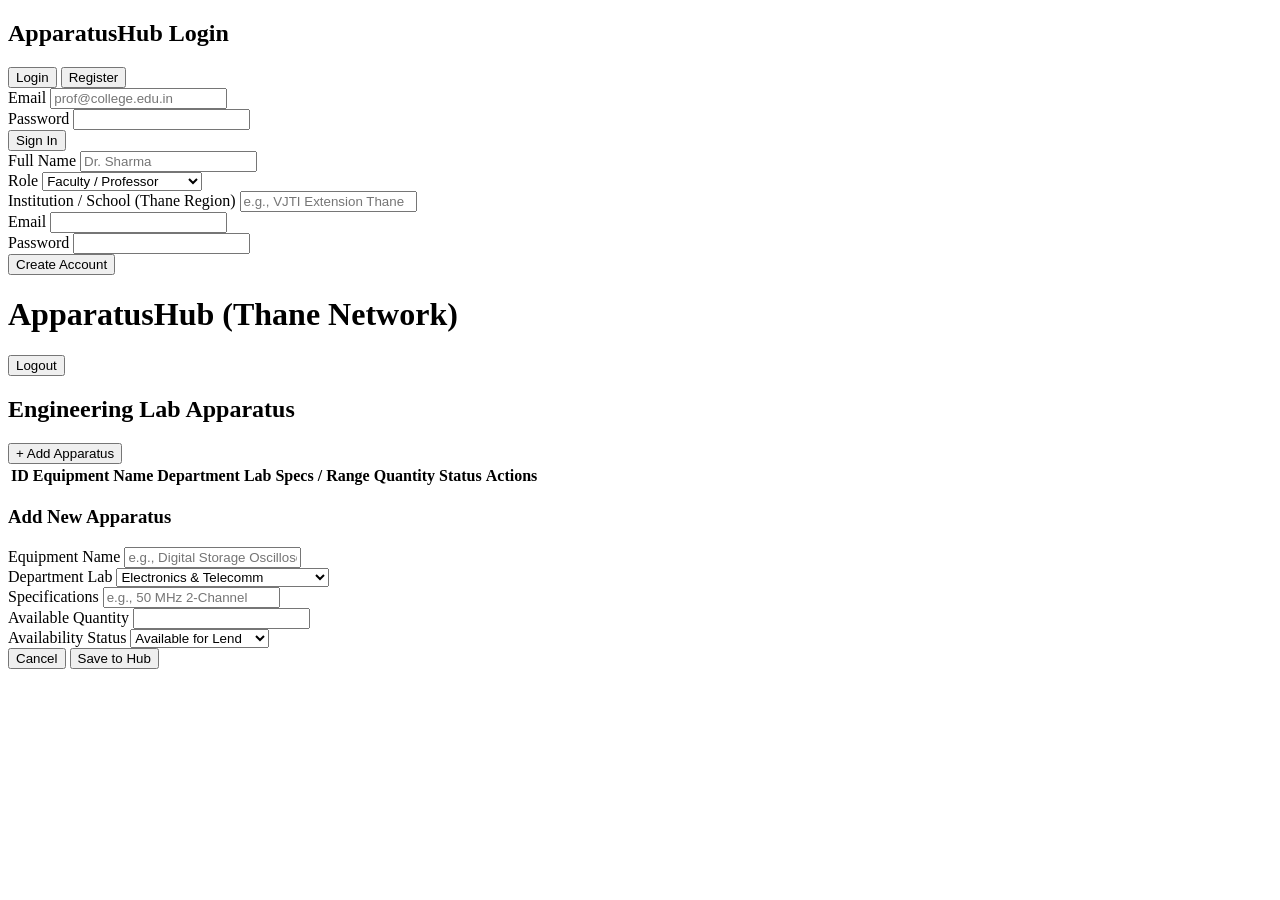
==== apparhub.html @ 58121bc8 "Create apparhub.html" ====
<!DOCTYPE html>
<html lang="en">
<head>
  <meta charset="UTF-8">
  <meta name="viewport" content="width=device-width, initial-scale=1.0">
  <title>ApparatusHub - Thane Engineering Lab Network</title>
  <link rel="stylesheet" href="apparhub.css">
</head>
<body>

  <!-- Auth Container -->
  <div id="auth-container" class="card">
    <h2 id="auth-title">ApparatusHub Login</h2>
    <div class="toggle-box">
      <button id="show-login-btn" class="active" onclick="toggleAuth('login')">Login</button>
      <button id="show-register-btn" onclick="toggleAuth('register')">Register</button>
    </div>

    <!-- Login Form -->
    <form id="login-form" onsubmit="handleLogin(event)">
      <div class="form-group">
        <label>Email</label>
        <input type="email" id="login-email" required placeholder="prof@college.edu.in">
      </div>
      <div class="form-group">
        <label>Password</label>
        <input type="password" id="login-pass" required>
      </div>
      <button type="submit" class="btn btn-primary">Sign In</button>
    </form>

    <!-- Registration Form -->
    <form id="register-form" class="hidden" onsubmit="handleRegister(event)">
      <div class="form-group">
        <label>Full Name</label>
        <input type="text" id="reg-name" required placeholder="Dr. Sharma">
      </div>
      <div class="form-group">
        <label>Role</label>
        <select id="reg-role" required>
          <option value="FACULTY">Faculty / Professor</option>
          <option value="LAB_HELP">Lab Helper</option>
          <option value="ADMIN">Admin (Seller / Lender)</option>
        </select>
      </div>
      <div class="form-group">
        <label>Institution / School (Thane Region)</label>
        <input type="text" id="reg-inst" required placeholder="e.g., VJTI Extension Thane">
      </div>
      <div class="form-group">
        <label>Email</label>
        <input type="email" id="reg-email" required>
      </div>
      <div class="form-group">
        <label>Password</label>
        <input type="password" id="reg-pass" required>
      </div>
      <button type="submit" class="btn btn-primary">Create Account</button>
    </form>
  </div>

  <!-- Main Dashboard -->
  <div id="dashboard" class="hidden">
    <header class="navbar">
      <h1>ApparatusHub <span>(Thane Network)</span></h1>
      <div class="user-info">
        <span id="user-display"></span>
        <button onclick="handleLogout()" class="btn btn-secondary">Logout</button>
      </div>
    </header>

    <main class="content">
      <div class="dashboard-actions">
        <h2>Engineering Lab Apparatus</h2>
        <button id="add-equip-btn" class="btn btn-success hidden" onclick="openModal('add')">+ Add Apparatus</button>
      </div>

      <table class="data-table">
        <thead>
          <tr>
            <th>ID</th>
            <th>Equipment Name</th>
            <th>Department Lab</th>
            <th>Specs / Range</th>
            <th>Quantity</th>
            <th>Status</th>
            <th id="actions-header" class="hidden">Actions</th>
          </tr>
        </thead>
        <tbody id="apparatus-table-body">
          <!-- Rendered dynamically -->
        </tbody>
      </table>
    </main>
  </div>

  <!-- Modal for Create / Edit -->
  <div id="equip-modal" class="modal hidden">
    <div class="modal-content">
      <h3 id="modal-title">Add New Apparatus</h3>
      <form id="equip-form" onsubmit="handleSaveEquipment(event)">
        <input type="hidden" id="equip-id">
        <div class="form-group">
          <label>Equipment Name</label>
          <input type="text" id="equip-name" required placeholder="e.g., Digital Storage Oscilloscope">
        </div>
        <div class="form-group">
          <label>Department Lab</label>
          <select id="equip-dept" required>
            <option value="Electronics & Telecomm">Electronics & Telecomm</option>
            <option value="Electrical Engineering">Electrical Engineering</option>
            <option value="Mechanical / Applied Mechanics">Mechanical / Applied Mechanics</option>
            <option value="Civil Engineering">Civil Engineering</option>
          </select>
        </div>
        <div class="form-group">
          <label>Specifications</label>
          <input type="text" id="equip-specs" required placeholder="e.g., 50 MHz 2-Channel">
        </div>
        <div class="form-group">
          <label>Available Quantity</label>
          <input type="number" id="equip-qty" min="1" required>
        </div>
        <div class="form-group">
          <label>Availability Status</label>
          <select id="equip-status" required>
            <option value="Available">Available for Lend</option>
            <option value="Reserved">Reserved</option>
            <option value="Under Maintenance">Under Maintenance</option>
          </select>
        </div>
        <div class="modal-buttons">
          <button type="button" class="btn btn-secondary" onclick="closeModal()">Cancel</button>
          <button type="submit" class="btn btn-primary">Save to Hub</button>
        </div>
      </form>
    </div>
  </div>

  <script src="apparhubscript.js"></script>
</body>
</html>
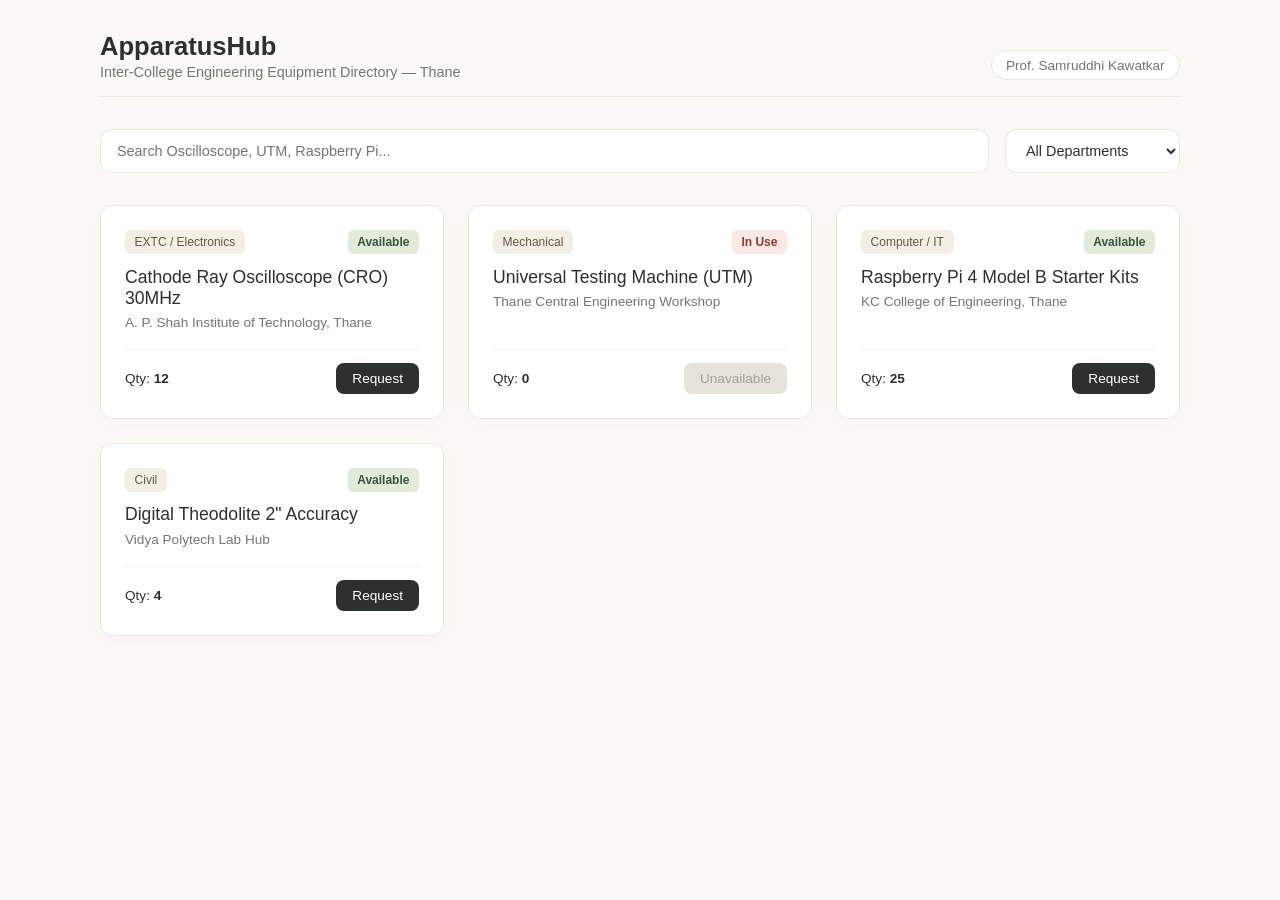
==== commit 1e9b9825: "Update title and structure of apparhub.html" ====
--- a/apparhub.html
+++ b/apparhub.html
@@ -3,140 +3,122 @@
 <head>
   <meta charset="UTF-8">
   <meta name="viewport" content="width=device-width, initial-scale=1.0">
-  <title>ApparatusHub - Thane Engineering Lab Network</title>
-  <link rel="stylesheet" href="apparhub.css">
+  <title>ApparatusHub | Inter-College Lab Catalogue</title>
+  
+  <!-- Matching CSS stylesheet -->
+  <link rel="stylesheet" type="text/css" href="apparhub.css">
 </head>
 <body>
 
-  <!-- Auth Container -->
-  <div id="auth-container" class="card">
-    <h2 id="auth-title">ApparatusHub Login</h2>
-    <div class="toggle-box">
-      <button id="show-login-btn" class="active" onclick="toggleAuth('login')">Login</button>
-      <button id="show-register-btn" onclick="toggleAuth('register')">Register</button>
-    </div>
-
-    <!-- Login Form -->
-    <form id="login-form" onsubmit="handleLogin(event)">
-      <div class="form-group">
-        <label>Email</label>
-        <input type="email" id="login-email" required placeholder="prof@college.edu.in">
+  <div class="container">
+    <!-- Header -->
+    <header>
+      <div>
+        <h1>ApparatusHub</h1>
+        <p>Inter-College Engineering Equipment Directory — Thane</p>
       </div>
-      <div class="form-group">
-        <label>Password</label>
-        <input type="password" id="login-pass" required>
-      </div>
-      <button type="submit" class="btn btn-primary">Sign In</button>
-    </form>
-
-    <!-- Registration Form -->
-    <form id="register-form" class="hidden" onsubmit="handleRegister(event)">
-      <div class="form-group">
-        <label>Full Name</label>
-        <input type="text" id="reg-name" required placeholder="Dr. Sharma">
-      </div>
-      <div class="form-group">
-        <label>Role</label>
-        <select id="reg-role" required>
-          <option value="FACULTY">Faculty / Professor</option>
-          <option value="LAB_HELP">Lab Helper</option>
-          <option value="ADMIN">Admin (Seller / Lender)</option>
-        </select>
-      </div>
-      <div class="form-group">
-        <label>Institution / School (Thane Region)</label>
-        <input type="text" id="reg-inst" required placeholder="e.g., VJTI Extension Thane">
-      </div>
-      <div class="form-group">
-        <label>Email</label>
-        <input type="email" id="reg-email" required>
-      </div>
-      <div class="form-group">
-        <label>Password</label>
-        <input type="password" id="reg-pass" required>
-      </div>
-      <button type="submit" class="btn btn-primary">Create Account</button>
-    </form>
-  </div>
-
-  <!-- Main Dashboard -->
-  <div id="dashboard" class="hidden">
-    <header class="navbar">
-      <h1>ApparatusHub <span>(Thane Network)</span></h1>
-      <div class="user-info">
-        <span id="user-display"></span>
-        <button onclick="handleLogout()" class="btn btn-secondary">Logout</button>
+      <div class="user-pill">
+        Prof. Samruddhi Kawatkar
       </div>
     </header>
 
-    <main class="content">
-      <div class="dashboard-actions">
-        <h2>Engineering Lab Apparatus</h2>
-        <button id="add-equip-btn" class="btn btn-success hidden" onclick="openModal('add')">+ Add Apparatus</button>
+    <!-- Filter & Search Controls (Triggers apparhub.js event listeners) -->
+    <div class="filter-bar">
+      <input 
+        type="text" 
+        class="search-input" 
+        placeholder="Search Oscilloscope, UTM, Raspberry Pi..." 
+      />
+      
+      <select class="select-input">
+        <option value="">All Departments</option>
+        <option value="EXTC / Electronics">EXTC / Electronics</option>
+        <option value="Computer / IT">Computer / IT</option>
+        <option value="Mechanical">Mechanical</option>
+        <option value="Civil">Civil</option>
+      </select>
+    </div>
+
+    <!-- Equipment Grid -->
+    <div class="grid">
+      
+      <!-- Item 1 -->
+      <div class="card">
+        <div>
+          <div class="card-meta">
+            <span class="dept-badge">EXTC / Electronics</span>
+            <span class="status-badge status-available">Available</span>
+          </div>
+          <h2 class="equip-title">Cathode Ray Oscilloscope (CRO) 30MHz</h2>
+          <p class="equip-owner">A. P. Shah Institute of Technology, Thane</p>
+        </div>
+        <div class="card-footer">
+          <span style="font-size:0.85rem;">Qty: <strong>12</strong></span>
+          <form action="requestEquipment" method="POST" style="margin:0;">
+            <input type="hidden" name="equipmentId" value="101" />
+            <button type="submit" class="btn-request">Request</button>
+          </form>
+        </div>
       </div>
 
-      <table class="data-table">
-        <thead>
-          <tr>
-            <th>ID</th>
-            <th>Equipment Name</th>
-            <th>Department Lab</th>
-            <th>Specs / Range</th>
-            <th>Quantity</th>
-            <th>Status</th>
-            <th id="actions-header" class="hidden">Actions</th>
-          </tr>
-        </thead>
-        <tbody id="apparatus-table-body">
-          <!-- Rendered dynamically -->
-        </tbody>
-      </table>
-    </main>
-  </div>
+      <!-- Item 2 -->
+      <div class="card">
+        <div>
+          <div class="card-meta">
+            <span class="dept-badge">Mechanical</span>
+            <span class="status-badge status-unavailable">In Use</span>
+          </div>
+          <h2 class="equip-title">Universal Testing Machine (UTM)</h2>
+          <p class="equip-owner">Thane Central Engineering Workshop</p>
+        </div>
+        <div class="card-footer">
+          <span style="font-size:0.85rem;">Qty: <strong>0</strong></span>
+          <button class="btn-request btn-disabled" disabled>Unavailable</button>
+        </div>
+      </div>
 
-  <!-- Modal for Create / Edit -->
-  <div id="equip-modal" class="modal hidden">
-    <div class="modal-content">
-      <h3 id="modal-title">Add New Apparatus</h3>
-      <form id="equip-form" onsubmit="handleSaveEquipment(event)">
-        <input type="hidden" id="equip-id">
-        <div class="form-group">
-          <label>Equipment Name</label>
-          <input type="text" id="equip-name" required placeholder="e.g., Digital Storage Oscilloscope">
+      <!-- Item 3 -->
+      <div class="card">
+        <div>
+          <div class="card-meta">
+            <span class="dept-badge">Computer / IT</span>
+            <span class="status-badge status-available">Available</span>
+          </div>
+          <h2 class="equip-title">Raspberry Pi 4 Model B Starter Kits</h2>
+          <p class="equip-owner">KC College of Engineering, Thane</p>
         </div>
-        <div class="form-group">
-          <label>Department Lab</label>
-          <select id="equip-dept" required>
-            <option value="Electronics & Telecomm">Electronics & Telecomm</option>
-            <option value="Electrical Engineering">Electrical Engineering</option>
-            <option value="Mechanical / Applied Mechanics">Mechanical / Applied Mechanics</option>
-            <option value="Civil Engineering">Civil Engineering</option>
-          </select>
+        <div class="card-footer">
+          <span style="font-size:0.85rem;">Qty: <strong>25</strong></span>
+          <form action="requestEquipment" method="POST" style="margin:0;">
+            <input type="hidden" name="equipmentId" value="103" />
+            <button type="submit" class="btn-request">Request</button>
+          </form>
         </div>
-        <div class="form-group">
-          <label>Specifications</label>
-          <input type="text" id="equip-specs" required placeholder="e.g., 50 MHz 2-Channel">
+      </div>
+
+      <!-- Item 4 -->
+      <div class="card">
+        <div>
+          <div class="card-meta">
+            <span class="dept-badge">Civil</span>
+            <span class="status-badge status-available">Available</span>
+          </div>
+          <h2 class="equip-title">Digital Theodolite 2" Accuracy</h2>
+          <p class="equip-owner">Vidya Polytech Lab Hub</p>
         </div>
-        <div class="form-group">
-          <label>Available Quantity</label>
-          <input type="number" id="equip-qty" min="1" required>
+        <div class="card-footer">
+          <span style="font-size:0.85rem;">Qty: <strong>4</strong></span>
+          <form action="requestEquipment" method="POST" style="margin:0;">
+            <input type="hidden" name="equipmentId" value="104" />
+            <button type="submit" class="btn-request">Request</button>
+          </form>
         </div>
-        <div class="form-group">
-          <label>Availability Status</label>
-          <select id="equip-status" required>
-            <option value="Available">Available for Lend</option>
-            <option value="Reserved">Reserved</option>
-            <option value="Under Maintenance">Under Maintenance</option>
-          </select>
-        </div>
-        <div class="modal-buttons">
-          <button type="button" class="btn btn-secondary" onclick="closeModal()">Cancel</button>
-          <button type="submit" class="btn btn-primary">Save to Hub</button>
-        </div>
-      </form>
+      </div>
+
     </div>
   </div>
 
-  <script src="apparhubscript.js"></script>
+  <!-- Matching JS Script -->
+  <script src="apparhub.js"></script>
 </body>
 </html>
--- a/apparhub.css
+++ b/apparhub.css
@@ -0,0 +1,169 @@
+:root {
+  --bg-cream: #faf9f5;
+  --surface-white: #ffffff;
+  --card-border: #eae8e1;
+  --text-main: #2d312e;
+  --text-muted: #737871;
+  
+  --pastel-sage: #e2ebd8;
+  --pastel-sage-dark: #3b5240;
+  --pastel-sand: #f4efe6;
+  --pastel-sand-dark: #635745;
+  --pastel-rose: #fce8e6;
+  --pastel-rose-dark: #8c3b36;
+  --pastel-blue: #e3edf7;
+  --pastel-blue-dark: #2b4c6f;
+  
+  --radius: 12px;
+  --shadow-subtle: 0 4px 15px rgba(0, 0, 0, 0.02);
+}
+
+* { box-sizing: border-box; margin: 0; padding: 0; }
+
+body {
+  background-color: var(--bg-cream);
+  color: var(--text-main);
+  font-family: -apple-system, BlinkMacSystemFont, "Segoe UI", Roboto, sans-serif;
+  padding: 2rem 1rem;
+}
+
+.container { max-width: 1080px; margin: 0 auto; }
+
+header {
+  display: flex;
+  justify-content: space-between;
+  align-items: flex-end;
+  margin-bottom: 2rem;
+  padding-bottom: 1rem;
+  border-bottom: 1px solid var(--card-border);
+}
+
+header h1 { font-size: 1.6rem; font-weight: 600; margin-bottom: 0.2rem; }
+header p { font-size: 0.9rem; color: var(--text-muted); }
+
+.user-pill {
+  font-size: 0.85rem;
+  background: var(--surface-white);
+  border: 1px solid var(--card-border);
+  padding: 0.4rem 0.9rem;
+  border-radius: 20px;
+  color: var(--text-muted);
+}
+
+.college-badge {
+  font-size: 0.85rem;
+  background: var(--pastel-blue);
+  border: 1px solid var(--card-border);
+  padding: 0.4rem 0.9rem;
+  border-radius: 20px;
+  color: var(--pastel-blue-dark);
+  font-weight: 500;
+}
+
+.filter-bar, .control-bar {
+  display: flex;
+  gap: 1rem;
+  margin-bottom: 2rem;
+  flex-wrap: wrap;
+}
+
+.search-input, .select-input {
+  background: var(--surface-white);
+  border: 1px solid var(--card-border);
+  padding: 0.75rem 1rem;
+  border-radius: var(--radius);
+  font-size: 0.9rem;
+  outline: none;
+  color: var(--text-main);
+}
+.search-input { flex: 1; min-width: 220px; }
+
+.grid { display: grid; grid-template-columns: repeat(auto-fill, minmax(300px, 1fr)); gap: 1.5rem; }
+
+.card {
+  background: var(--surface-white);
+  border: 1px solid var(--card-border);
+  border-radius: var(--radius);
+  padding: 1.5rem;
+  display: flex;
+  flex-direction: column;
+  justify-content: space-between;
+  box-shadow: var(--shadow-subtle);
+}
+
+.card-meta { display: flex; justify-content: space-between; align-items: center; margin-bottom: 0.8rem; }
+
+.dept-badge {
+  font-size: 0.75rem;
+  padding: 0.3rem 0.6rem;
+  border-radius: 6px;
+  background: var(--pastel-sand);
+  color: var(--pastel-sand-dark);
+}
+
+.status-badge { font-size: 0.75rem; font-weight: 600; padding: 0.3rem 0.6rem; border-radius: 6px; }
+.status-available { background: var(--pastel-sage); color: var(--pastel-sage-dark); }
+.status-unavailable { background: var(--pastel-rose); color: var(--pastel-rose-dark); }
+
+.equip-title { font-size: 1.1rem; font-weight: 500; margin-bottom: 0.4rem; }
+.equip-owner { font-size: 0.85rem; color: var(--text-muted); margin-bottom: 1.2rem; }
+
+.card-footer { display: flex; justify-content: space-between; align-items: center; padding-top: 0.8rem; border-top: 1px solid #f5f4f0; }
+
+.btn-request {
+  background: var(--text-main);
+  color: var(--surface-white);
+  border: none;
+  padding: 0.5rem 1rem;
+  border-radius: 8px;
+  font-size: 0.85rem;
+  cursor: pointer;
+}
+.btn-disabled { background: #e5e3dc; color: #a3a096; cursor: not-allowed; }
+
+.summary-grid {
+  display: grid;
+  grid-template-columns: repeat(auto-fit, minmax(220px, 1fr));
+  gap: 1.2rem;
+  margin-bottom: 2rem;
+}
+
+.stat-card {
+  background: var(--surface-white);
+  border: 1px solid var(--card-border);
+  border-radius: var(--radius);
+  padding: 1.2rem 1.5rem;
+  box-shadow: var(--shadow-subtle);
+}
+.stat-card .label { font-size: 0.8rem; color: var(--text-muted); text-transform: uppercase; letter-spacing: 0.05em; }
+.stat-card .value { font-size: 1.8rem; font-weight: 600; margin-top: 0.4rem; color: var(--text-main); }
+
+.table-wrapper {
+  background: var(--surface-white);
+  border: 1px solid var(--card-border);
+  border-radius: var(--radius);
+  box-shadow: var(--shadow-subtle);
+  overflow-x: auto;
+}
+
+table { width: 100%; border-collapse: collapse; text-align: left; font-size: 0.9rem; }
+th {
+  background: #f7f6f0;
+  color: var(--text-muted);
+  font-weight: 500;
+  padding: 0.9rem 1.2rem;
+  border-bottom: 1px solid var(--card-border);
+  font-size: 0.8rem;
+  text-transform: uppercase;
+  letter-spacing: 0.03em;
+}
+td { padding: 1rem 1.2rem; border-bottom: 1px solid #f2f1ea; vertical-align: middle; }
+tr:last-child td { border-bottom: none; }
+tr:hover { background-color: #faf9f5; }
+
+.badge { font-size: 0.75rem; font-weight: 500; padding: 0.3rem 0.65rem; border-radius: 6px; display: inline-block; }
+.badge-dept { background: var(--pastel-sand); color: var(--pastel-sand-dark); }
+.badge-available { background: var(--pastel-sage); color: var(--pastel-sage-dark); }
+.badge-loaned { background: var(--pastel-rose); color: var(--pastel-rose-dark); }
+
+.equip-id { font-family: monospace; font-size: 0.85rem; color: var(--text-muted); }
